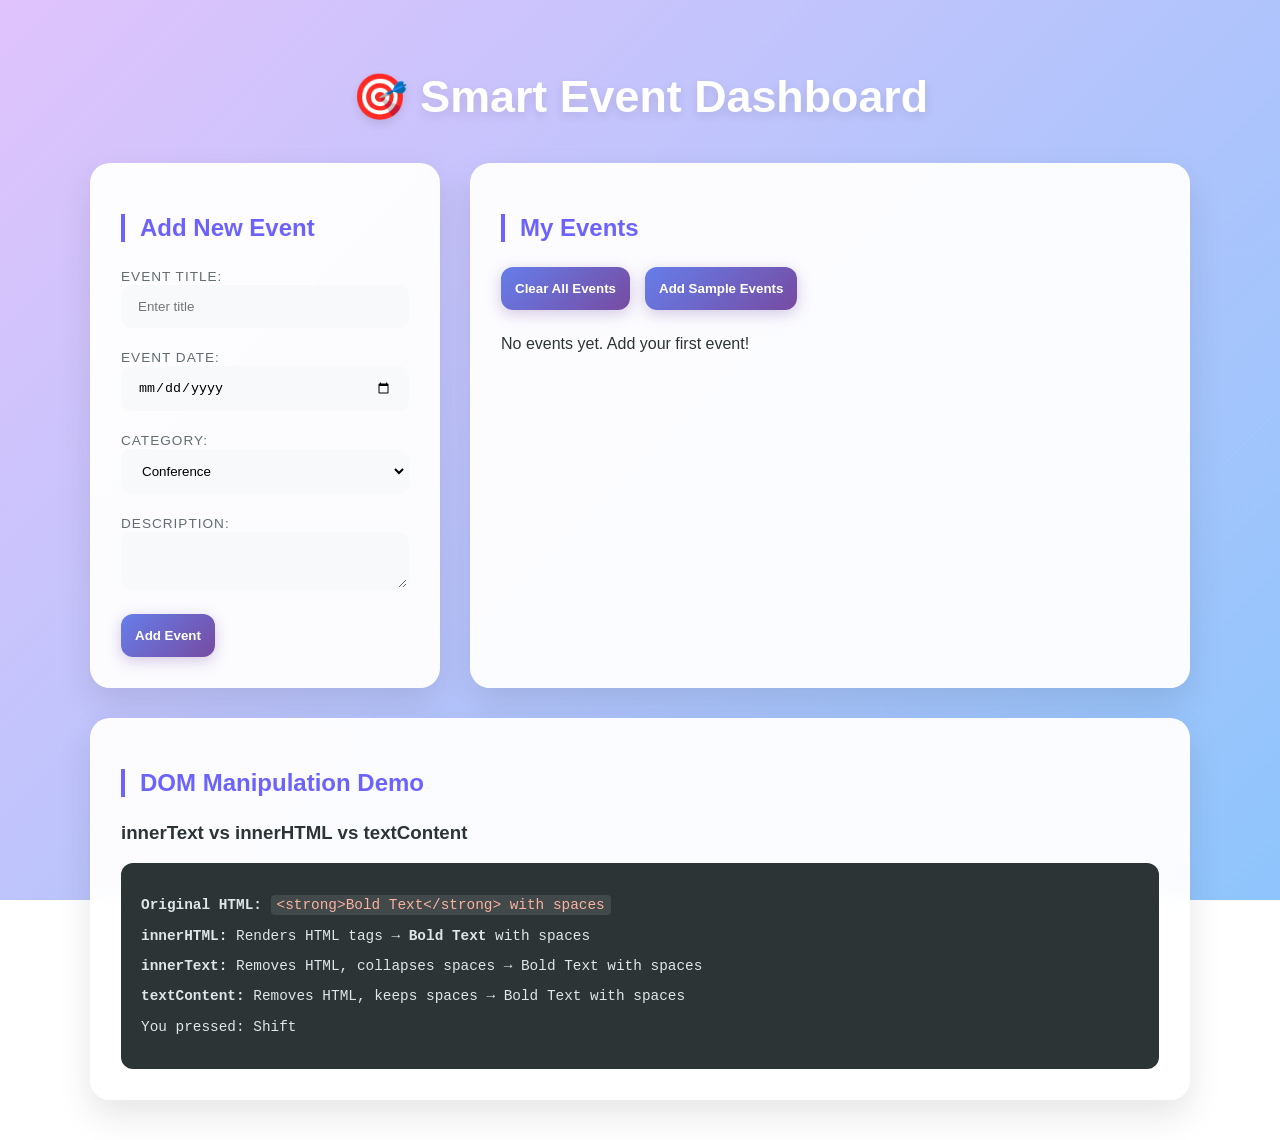
==== index.html @ 185e81c9 "assignment 1" ====
<!DOCTYPE html>
<html lang="en">
<head>
    <meta charset="UTF-8">
    <meta name="viewport" content="width=device-width, initial-scale=1.0">
    <title>Smart Event Dashboard</title>
    <link rel="stylesheet" href="style.css">
</head>
<body>
    <div class="container">
        <h1 class="main-title">🎯 Smart Event Dashboard</h1>

        <div class="dashboard">
            <div class="form-section card">
                <h2>Add New Event</h2>
                <form id="eventForm">
                    <div class="form-group">
                        <label for="eventTitle">Event Title:</label>
                        <input type="text" id="eventTitle" placeholder="Enter title" required>
                    </div>

                    <div class="form-group">
                        <label for="eventDate">Event Date:</label>
                        <input type="date" id="eventDate" required>
                    </div>

                    <div class="form-group">
                        <label for="eventCategory">Category:</label>
                        <select id="eventCategory" required>
                            <option value="Conference">Conference</option>
                            <option value="Workshop">Workshop</option>
                            <option value="Meetup">Meetup</option>
                            <option value="Webinar">Webinar</option>
                            <option value="Social">Social</option>
                        </select>
                    </div>

                    <div class="form-group">
                        <label for="eventDescription">Description:</label>
                        <textarea id="eventDescription" required></textarea>
                    </div>

                    <button type="submit" class="btn-primary">Add Event</button>
                </form>
            </div>

            <div class="events-section card">
                <h2>My Events</h2>
                <div class="controls">
                    <button id="clearAllBtn" class="btn-primary">Clear All Events</button>
                    <button id="addSampleBtn" class="btn-primary">Add Sample Events</button>
                </div>
                <div id="eventContainer">
                    <div class="empty-state">No events yet. Add your first event!</div>
                </div>
            </div>
        </div>

        <div class="demo-section card">
            <h2>DOM Manipulation Demo</h2>
            <div class="demo-content">
                <h3>innerText vs innerHTML vs textContent</h3>
                <div class="demo-box">
                    <p><strong>Original HTML:</strong> <code>&lt;strong&gt;Bold Text&lt;/strong&gt; with spaces</code></p>
                    <p><strong>innerHTML:</strong> Renders HTML tags &rarr; <strong>Bold Text</strong> with spaces</p>
                    <p><strong>innerText:</strong> Removes HTML, collapses spaces &rarr; Bold Text with spaces</p>
                    <p><strong>textContent:</strong> Removes HTML, keeps spaces &rarr; Bold Text with spaces</p>
                    <p class="key-press">You pressed: <span>Shift</span></p>
                </div>
            </div>
        </div>
    </div>
    <script src ="script.js"></script>
</body>
</html>
---- style.css ----
:root {
    --primary-gradient: linear-gradient(135deg, #667eea 0%, #764ba2 100%);
    --bg-gradient: linear-gradient(135deg, #e0c3fc 0%, #8ec5fc 100%);
    --card-bg: rgba(255, 255, 255, 0.95);
    --text-main: #2d3436;
    --text-muted: #636e72;
    --accent: #6c63ff;
}

* {
    box-sizing: border-box;
    transition: all 0.2s ease-in-out;
}

body {
    margin: 0;
    padding: 40px 20px;
    background: var(--bg-gradient);
    background-attachment: fixed;
    font-family: 'Inter', -apple-system, sans-serif;
    color: var(--text-main);
}

.container {
    max-width: 1100px;
    margin: 0 auto;
}

.main-title {
    text-align: center;
    color: #fff;
    font-size: 2.8rem;
    font-weight: 800;
    margin-bottom: 40px;
    text-shadow: 0 4px 10px rgba(0,0,0,0.1);
}

/* Dashboard Grid */
.dashboard {
    display: grid;
    grid-template-columns: 350px 1fr;
    gap: 30px;
    margin-bottom: 30px;
}

/* Enhanced Card Style */
.card {
    background: var(--card-bg);
    padding: 30px;
    border-radius: 20px;
    box-shadow: 0 15px 35px rgba(0,0,0,0.1);
    border: 1px solid rgba(255,255,255,0.3);
    backdrop-filter: blur(10px);
}

.card:hover {
    transform: translateY(-5px);
    box-shadow: 0 20px 40px rgba(0,0,0,0.15);
}

h2 {
    color: var(--accent);
    font-size: 1.5rem;
    margin-bottom: 25px;
    border-left: 4px solid var(--accent);
    padding-left: 15px;
}

/* Form Refinement */
.form-group {
    margin-bottom: 20px;
}

label {
    font-size: 0.85rem;
    text-transform: uppercase;
    letter-spacing: 1px;
    color: var(--text-muted);
    margin-bottom: 8px;
}

input, select, textarea {
    background: #f8f9fa;
    border: 2px solid transparent;
    padding: 12px 15px;
    border-radius: 10px;
    width: 100%;
}

input:focus, select:focus, textarea:focus {
    outline: none;
    border-color: var(--accent);
    background: #fff;
    box-shadow: 0 0 0 4px rgba(108, 99, 255, 0.1);
}

/* Modern Buttons */
.btn-primary {
    background: var(--primary-gradient);
    color: white;
    border: none;
    padding: 14px;
    border-radius: 12px;
    font-weight: 600;
    cursor: pointer;
    box-shadow: 0 4px 15px rgba(118, 75, 162, 0.3);
}

.btn-primary:hover {
    filter: brightness(1.1);
    box-shadow: 0 6px 20px rgba(118, 75, 162, 0.4);
}

.controls {
    display: flex;
    gap: 15px;
    margin-bottom: 25px;
}

/* Demo Section styling */
.demo-section {
    margin-top: 30px;
}

.demo-box {
    background: #2d3436;
    color: #dfe6e9;
    padding: 20px;
    border-radius: 12px;
    font-family: 'Fira Code', monospace;
    font-size: 0.9rem;
}

code {
    background: rgba(255,255,255,0.1);
    padding: 2px 6px;
    border-radius: 4px;
    color: #fab1a0;
}
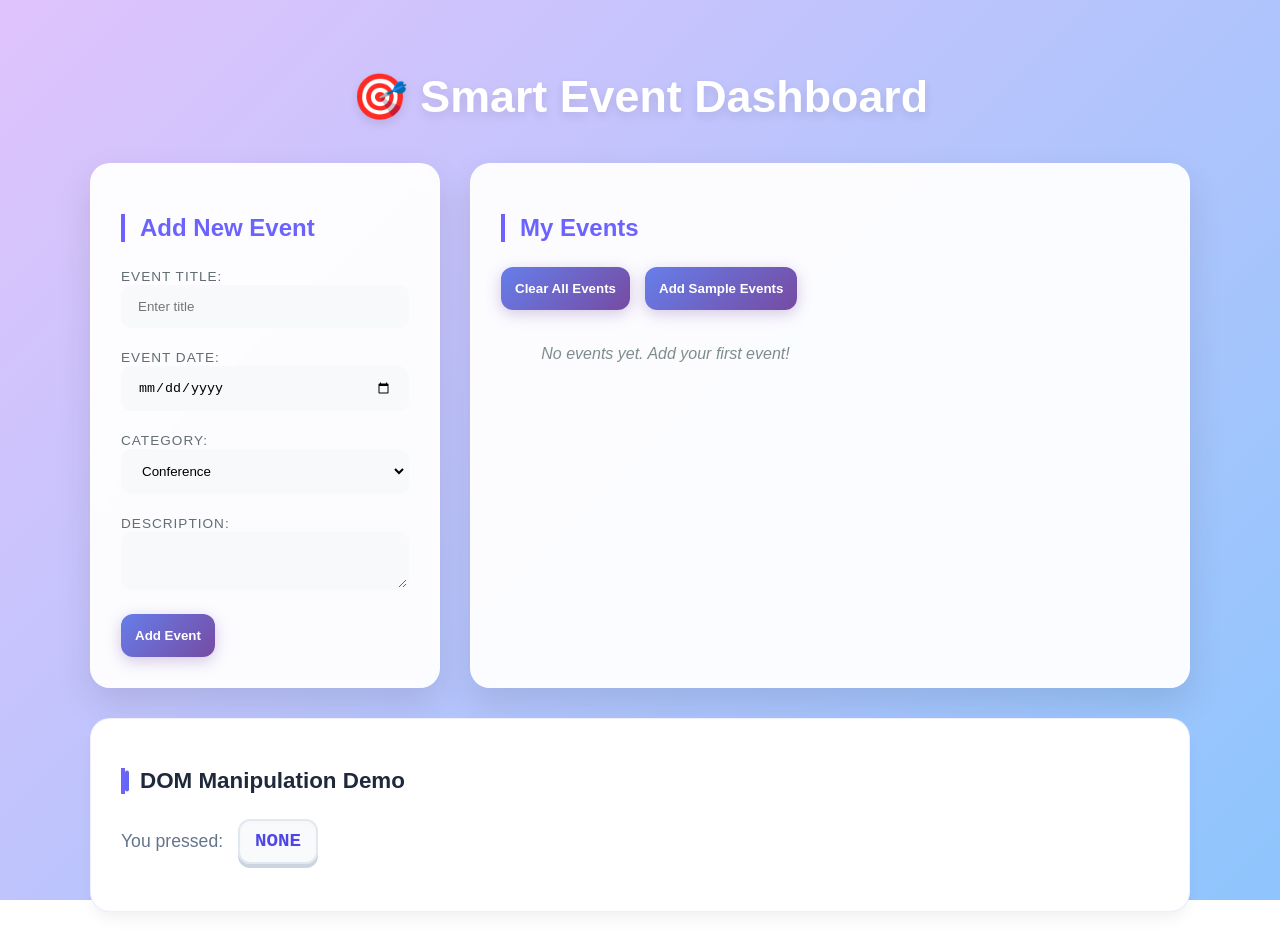
==== commit bf67cd36: "assignment 1" ====
--- a/index.html
+++ b/index.html
@@ -1,11 +1,13 @@
 <!DOCTYPE html>
 <html lang="en">
+
 <head>
     <meta charset="UTF-8">
     <meta name="viewport" content="width=device-width, initial-scale=1.0">
     <title>Smart Event Dashboard</title>
     <link rel="stylesheet" href="style.css">
 </head>
+
 <body>
     <div class="container">
         <h1 class="main-title">🎯 Smart Event Dashboard</h1>
@@ -59,17 +61,16 @@
         <div class="demo-section card">
             <h2>DOM Manipulation Demo</h2>
             <div class="demo-content">
-                <h3>innerText vs innerHTML vs textContent</h3>
-                <div class="demo-box">
-                    <p><strong>Original HTML:</strong> <code>&lt;strong&gt;Bold Text&lt;/strong&gt; with spaces</code></p>
-                    <p><strong>innerHTML:</strong> Renders HTML tags &rarr; <strong>Bold Text</strong> with spaces</p>
-                    <p><strong>innerText:</strong> Removes HTML, collapses spaces &rarr; Bold Text with spaces</p>
-                    <p><strong>textContent:</strong> Removes HTML, keeps spaces &rarr; Bold Text with spaces</p>
-                    <p class="key-press">You pressed: <span>Shift</span></p>
+                <div class="demo-content">
+                    <p class="key-press">You pressed: <span id="key-press-display">None</span></p>
                 </div>
             </div>
+            
         </div>
     </div>
-    <script src ="script.js"></script>
+    </div>
+
+    <script src="script.js"></script>
 </body>
+
 </html>
--- a/style.css
+++ b/style.css
@@ -118,22 +118,149 @@
 }
 
 /* Demo Section styling */
-.demo-section {
+/* Container styling with a "Glass" effect */
+.demo-section.card {
+    background: #ffffff;
+    padding: 30px;
+    border-radius: 20px;
     margin-top: 30px;
-}
-
-.demo-box {
-    background: #2d3436;
-    color: #dfe6e9;
+    border: 1px solid rgba(99, 102, 241, 0.1);
+    box-shadow: 
+        0 10px 15px -3px rgba(0, 0, 0, 0.05),
+        0 4px 6px -2px rgba(0, 0, 0, 0.02);
+    transition: all 0.3s ease;
+}
+
+/* Heading with a stylish underline */
+.demo-section h2 {
+    color: #1e293b;
+    font-size: 1.4rem;
+    margin-bottom: 25px;
+    position: relative;
+    padding-left: 15px;
+}
+
+.demo-section h2::before {
+    content: '';
+    position: absolute;
+    left: 0;
+    top: 50%;
+    transform: translateY(-50%);
+    width: 4px;
+    height: 80%;
+    background: #6366f1; /* Purple accent color */
+    border-radius: 10px;
+}
+
+/* The Key Press Display Box - Realistic Look */
+.key-press {
+    display: flex;
+    align-items: center;
+    gap: 15px;
+    font-size: 1.1rem;
+    color: #64748b;
+    font-weight: 500;
+}
+
+#key-press-display {
+    min-width: 80px;
+    height: 45px;
+    display: flex;
+    align-items: center;
+    justify-content: center;
+    
+    background: #f8fafc;
+    color: #4f46e5;
+    font-family: 'Courier New', Courier, monospace;
+    font-weight: 800;
+    font-size: 1.2rem;
+    
+    border: 2px solid #e2e8f0;
+    border-radius: 12px;
+    box-shadow: 
+        0 4px 0 0 #cbd5e1, /* Gives a "3D Key" look */
+        inset 0 2px 4px rgba(0,0,0,0.02);
+    
+    transition: all 0.1s ease;
+    text-transform: uppercase;
+}
+
+/* Animation class to be triggered by JS when a key is pressed */
+.key-active {
+    transform: translateY(2px);
+    box-shadow: 0 2px 0 0 #cbd5e1 !important;
+    background: #eff6ff !important;
+    border-color: #6366f1 !important;
+}
+
+
+#eventContainer {
+    display: grid;
+    grid-template-columns: repeat(2, 1fr); 
+    gap: 20px; 
+    margin-top: 20px;
+    max-height: 500px;
+    overflow-y: auto;
+    padding: 10px;
+}
+
+.event-card {
+    position: relative;
+    width: 100%; 
+    background: #ffffff;
     padding: 20px;
-    border-radius: 12px;
-    font-family: 'Fira Code', monospace;
-    font-size: 0.9rem;
-}
-
-code {
-    background: rgba(255,255,255,0.1);
-    padding: 2px 6px;
-    border-radius: 4px;
-    color: #fab1a0;
+    border-radius: 15px;
+    box-shadow: 0 4px 15px rgba(0, 0, 0, 0.05);
+    border-left: 5px solid #6366f1;
+    box-sizing: border-box; 
+}
+
+/* Responsive: Switch to 1 column on small screens */
+@media (max-width: 600px) {
+    #eventContainer {
+        grid-template-columns: 1fr;
+    }
+}
+
+.event-card:hover {
+    transform: scale(1.02);
+}
+
+/* Styled Delete Button */
+.delete-btn {
+    position: absolute;
+    top: 10px;
+    right: 10px;
+    background-color: #e74c3c;
+    color: white;
+    border: none;
+    border-radius: 50%; /* Circle shape */
+    width: 25px;
+    height: 25px;
+    cursor: pointer;
+    font-size: 12px;
+    display: flex;
+    align-items: center;
+    justify-content: center;
+}
+
+.delete-btn:hover {
+    background-color: #c0392b;
+}
+
+/* Text Colors */
+.event-card h3 {
+    margin: 0 0 10px 0;
+    color: #2c3e50;
+}
+
+.event-card span {
+    font-weight: bold;
+    color: #4a90e2;
+}
+
+.empty-state {
+    text-align: center;
+    color: #7f8c8d;
+    font-style: italic;
 }
